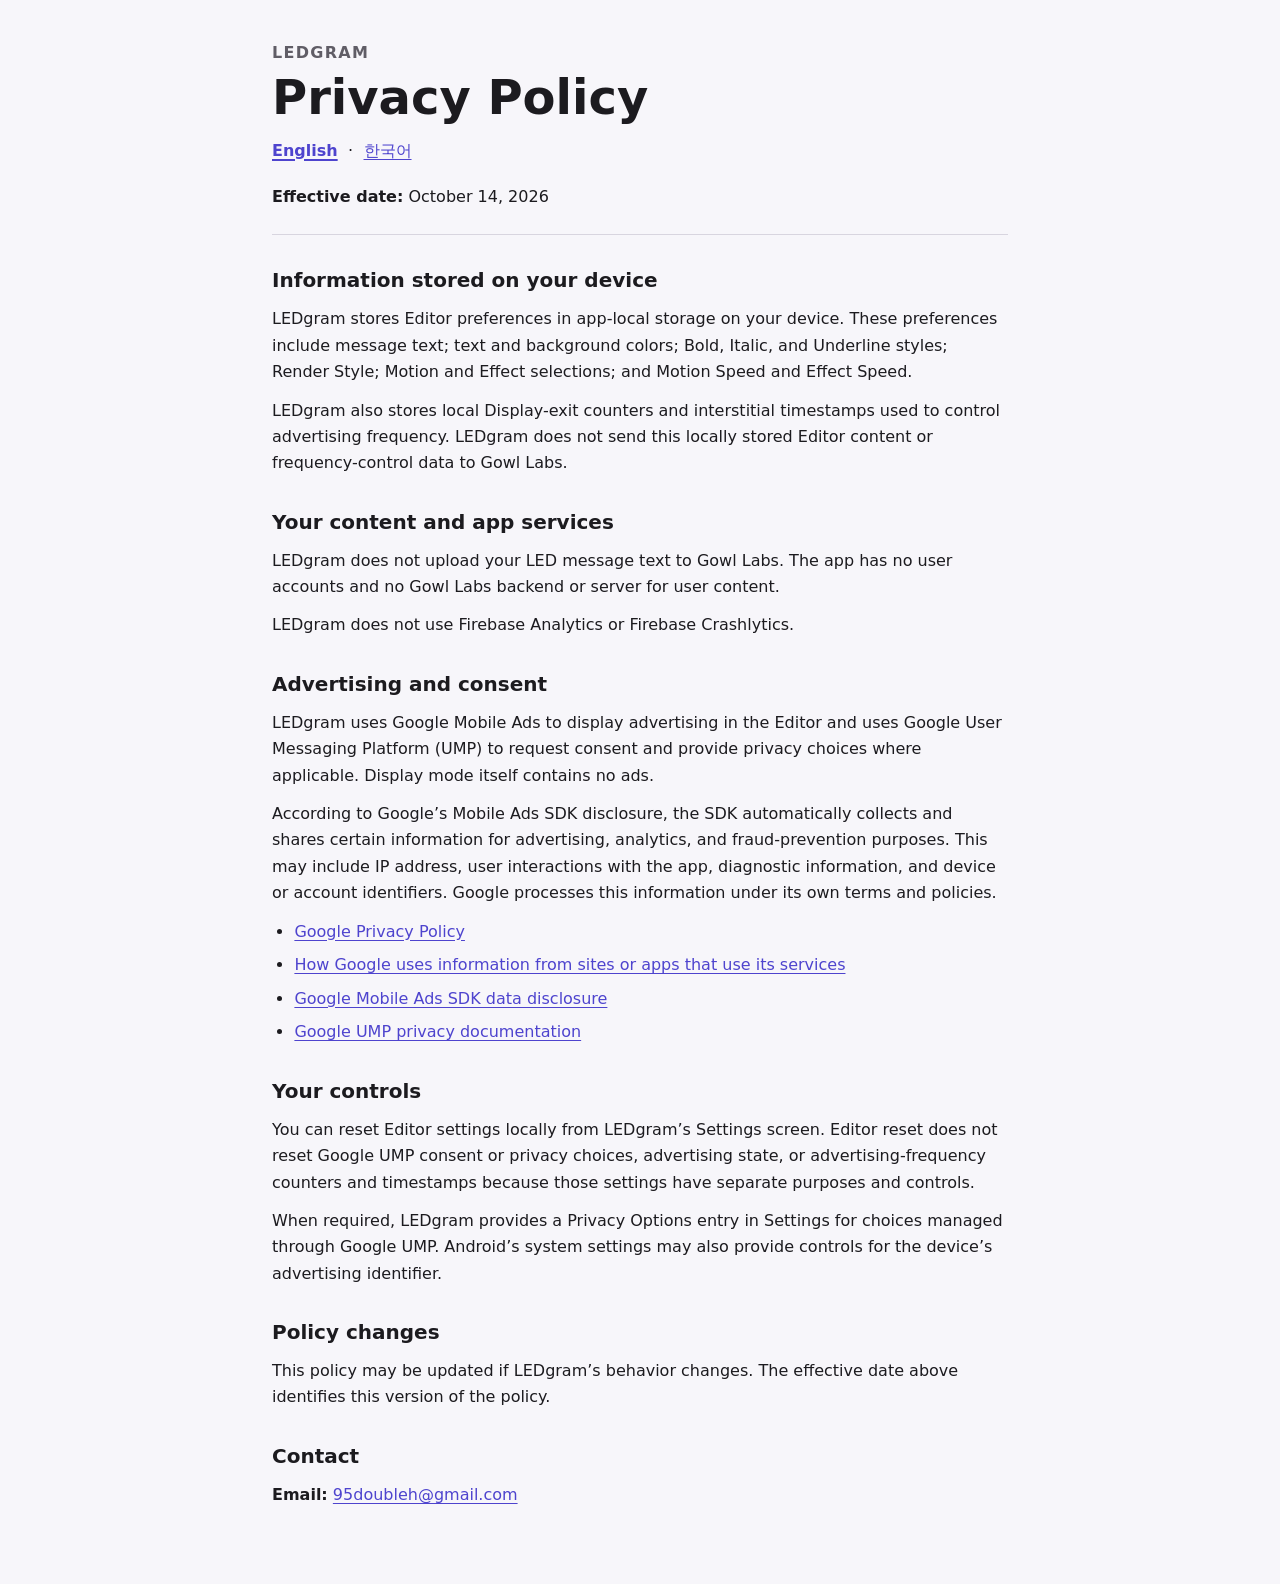
==== privacy/index.html @ abdd1fcb "Add LEDgram public website" ====
<!doctype html>
<html lang="en">
<head>
  <meta charset="utf-8">
  <meta name="viewport" content="width=device-width, initial-scale=1">
  <meta name="description" content="Privacy Policy for the LEDgram Android app.">
  <title>LEDgram Privacy Policy</title>
  <link rel="alternate" hreflang="en" href="./">
  <link rel="alternate" hreflang="ko" href="ko.html">
  <link rel="stylesheet" href="styles.css">
</head>
<body>
  <main>
    <header>
      <p class="product">LEDgram</p>
      <h1>Privacy Policy</h1>
      <nav aria-label="Language">
        <a href="./" lang="en" aria-current="page">English</a>
        <span aria-hidden="true">·</span>
        <a href="ko.html" lang="ko">한국어</a>
      </nav>
      <p class="effective"><strong>Effective date:</strong> October 14, 2026</p>
    </header>

    <section>
      <h2>Information stored on your device</h2>
      <p>LEDgram stores Editor preferences in app-local storage on your device. These preferences include message text; text and background colors; Bold, Italic, and Underline styles; Render Style; Motion and Effect selections; and Motion Speed and Effect Speed.</p>
      <p>LEDgram also stores local Display-exit counters and interstitial timestamps used to control advertising frequency. LEDgram does not send this locally stored Editor content or frequency-control data to Gowl Labs.</p>
    </section>

    <section>
      <h2>Your content and app services</h2>
      <p>LEDgram does not upload your LED message text to Gowl Labs. The app has no user accounts and no Gowl Labs backend or server for user content.</p>
      <p>LEDgram does not use Firebase Analytics or Firebase Crashlytics.</p>
    </section>

    <section>
      <h2>Advertising and consent</h2>
      <p>LEDgram uses Google Mobile Ads to display advertising in the Editor and uses Google User Messaging Platform (UMP) to request consent and provide privacy choices where applicable. Display mode itself contains no ads.</p>
      <p>According to Google’s Mobile Ads SDK disclosure, the SDK automatically collects and shares certain information for advertising, analytics, and fraud-prevention purposes. This may include IP address, user interactions with the app, diagnostic information, and device or account identifiers. Google processes this information under its own terms and policies.</p>
      <ul>
        <li><a href="https://policies.google.com/privacy">Google Privacy Policy</a></li>
        <li><a href="https://policies.google.com/technologies/partner-sites">How Google uses information from sites or apps that use its services</a></li>
        <li><a href="https://developers.google.com/admob/android/privacy/play-data-disclosure">Google Mobile Ads SDK data disclosure</a></li>
        <li><a href="https://developers.google.com/admob/android/privacy">Google UMP privacy documentation</a></li>
      </ul>
    </section>

    <section>
      <h2>Your controls</h2>
      <p>You can reset Editor settings locally from LEDgram’s Settings screen. Editor reset does not reset Google UMP consent or privacy choices, advertising state, or advertising-frequency counters and timestamps because those settings have separate purposes and controls.</p>
      <p>When required, LEDgram provides a Privacy Options entry in Settings for choices managed through Google UMP. Android’s system settings may also provide controls for the device’s advertising identifier.</p>
    </section>

    <section>
      <h2>Policy changes</h2>
      <p>This policy may be updated if LEDgram’s behavior changes. The effective date above identifies this version of the policy.</p>
    </section>

    <section>
      <h2>Contact</h2>
      <p><strong>Email:</strong> <a href="mailto:95doubleh@gmail.com">95doubleh@gmail.com</a></p>
    </section>
  </main>
</body>
</html>
---- privacy/styles.css ----
:root {
  color-scheme: light dark;
  font-family: system-ui, -apple-system, BlinkMacSystemFont, "Segoe UI", sans-serif;
  line-height: 1.65;
  color: #1c1b1f;
  background: #f7f6fa;
}

* {
  box-sizing: border-box;
}

body {
  margin: 0;
}

main {
  width: min(100% - 2rem, 46rem);
  margin: 0 auto;
  padding: 2.5rem 0 4rem;
}

header {
  border-bottom: 1px solid #d8d5df;
  padding-bottom: 1.5rem;
}

.product {
  margin: 0;
  color: #605d66;
  font-weight: 700;
  letter-spacing: 0.08em;
  text-transform: uppercase;
}

h1 {
  margin: 0.25rem 0 0.5rem;
  font-size: clamp(2rem, 8vw, 3rem);
  line-height: 1.15;
}

h2 {
  margin: 2rem 0 0.5rem;
  font-size: 1.25rem;
  line-height: 1.35;
}

p,
ul {
  margin: 0.75rem 0;
}

ul {
  padding-left: 1.4rem;
}

li + li {
  margin-top: 0.45rem;
}

a {
  color: #4e44ce;
  text-underline-offset: 0.18em;
}

a:focus-visible {
  outline: 3px solid #e1a900;
  outline-offset: 3px;
}

nav {
  display: flex;
  gap: 0.65rem;
  align-items: center;
  margin: 0.75rem 0 1.25rem;
}

nav a[aria-current="page"] {
  font-weight: 700;
  text-decoration-thickness: 0.15em;
}

.effective {
  margin-bottom: 0;
}

.placeholder {
  border-left: 0.25rem solid #bc7900;
  padding: 0.75rem 1rem;
  background: #fff1d6;
  color: #3a2900;
}

@media (max-width: 30rem) {
  main {
    width: min(100% - 1.25rem, 46rem);
    padding-top: 1.5rem;
  }
}

@media (prefers-color-scheme: dark) {
  :root {
    color: #e7e1eb;
    background: #141217;
  }

  header {
    border-bottom-color: #49454f;
  }

  .product {
    color: #cac4d0;
  }

  a {
    color: #c9c2ff;
  }

  .placeholder {
    background: #3a2d0d;
    color: #ffe8ad;
  }
}
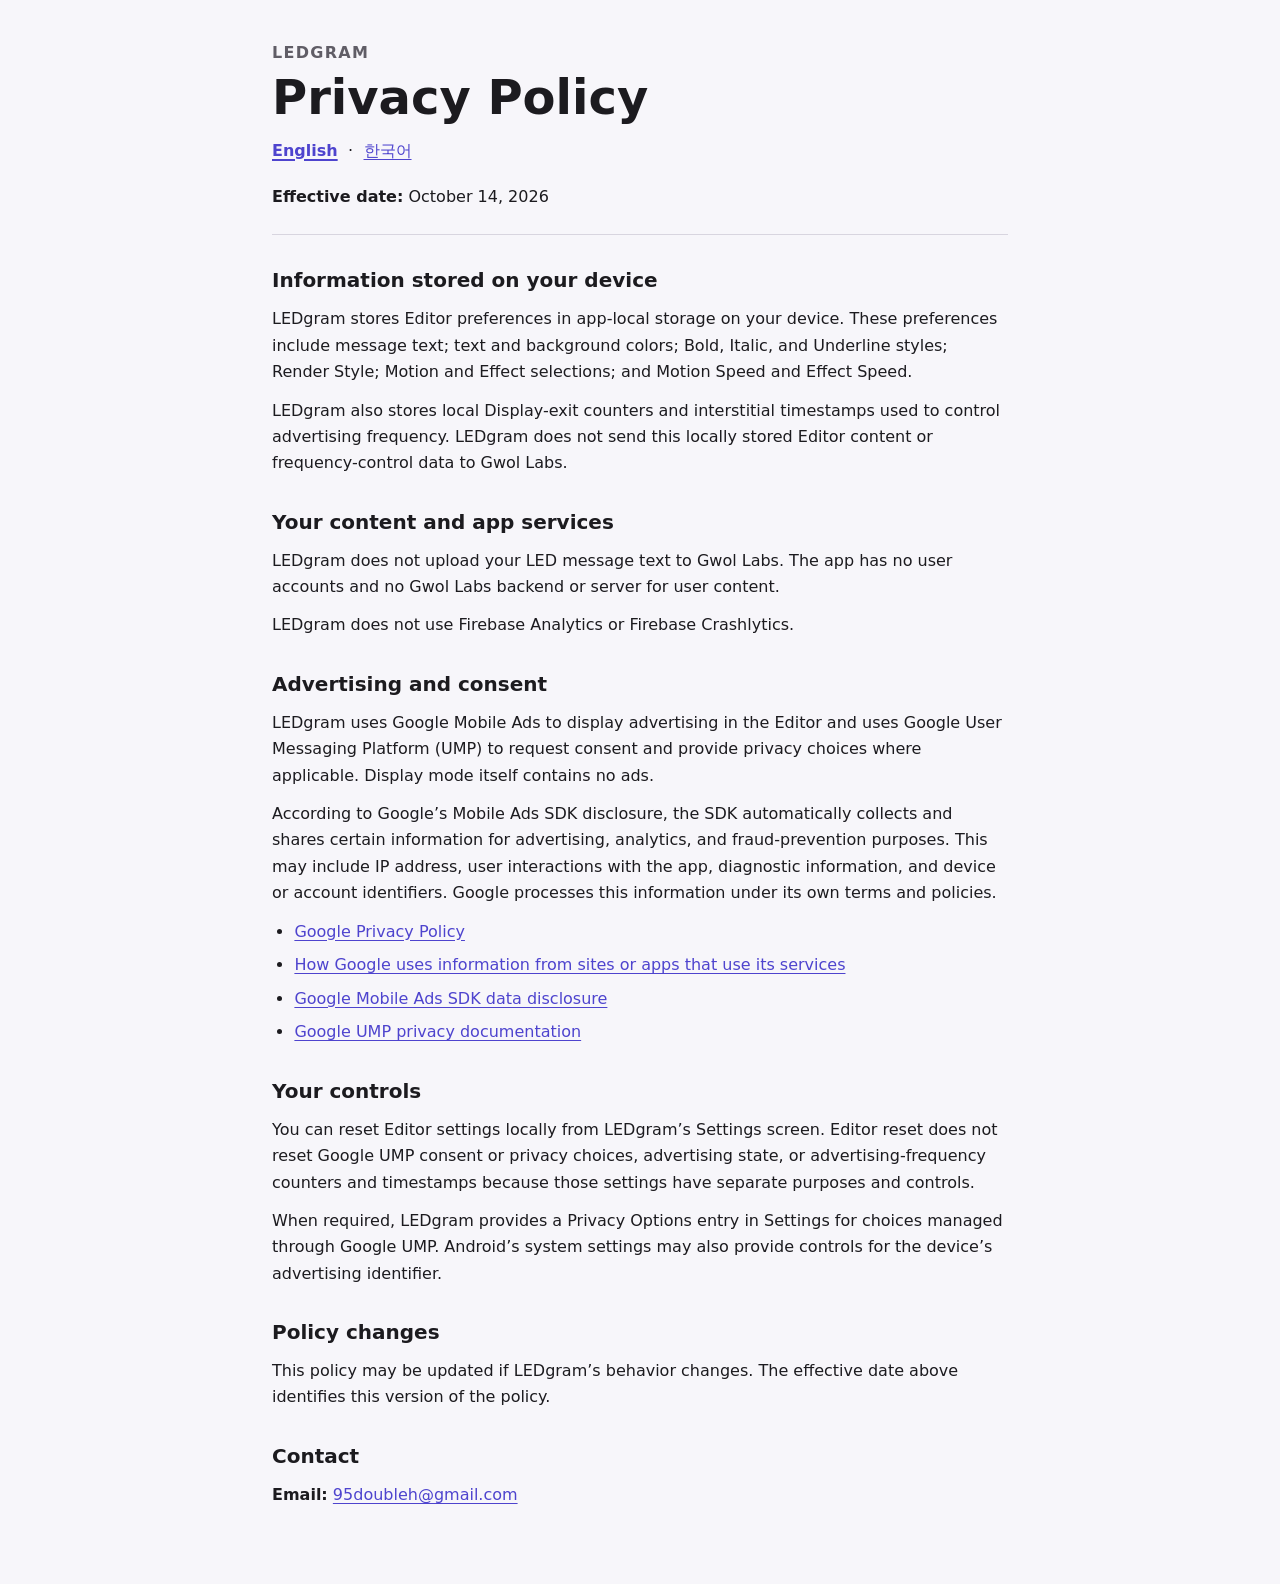
==== commit 8c4f9638: "chore: sync public files from ledgram@756e9d7990e9" ====
--- a/privacy/index.html
+++ b/privacy/index.html
@@ -25,12 +25,12 @@
     <section>
       <h2>Information stored on your device</h2>
       <p>LEDgram stores Editor preferences in app-local storage on your device. These preferences include message text; text and background colors; Bold, Italic, and Underline styles; Render Style; Motion and Effect selections; and Motion Speed and Effect Speed.</p>
-      <p>LEDgram also stores local Display-exit counters and interstitial timestamps used to control advertising frequency. LEDgram does not send this locally stored Editor content or frequency-control data to Gowl Labs.</p>
+      <p>LEDgram also stores local Display-exit counters and interstitial timestamps used to control advertising frequency. LEDgram does not send this locally stored Editor content or frequency-control data to Gwol Labs.</p>
     </section>
 
     <section>
       <h2>Your content and app services</h2>
-      <p>LEDgram does not upload your LED message text to Gowl Labs. The app has no user accounts and no Gowl Labs backend or server for user content.</p>
+      <p>LEDgram does not upload your LED message text to Gwol Labs. The app has no user accounts and no Gwol Labs backend or server for user content.</p>
       <p>LEDgram does not use Firebase Analytics or Firebase Crashlytics.</p>
     </section>
 
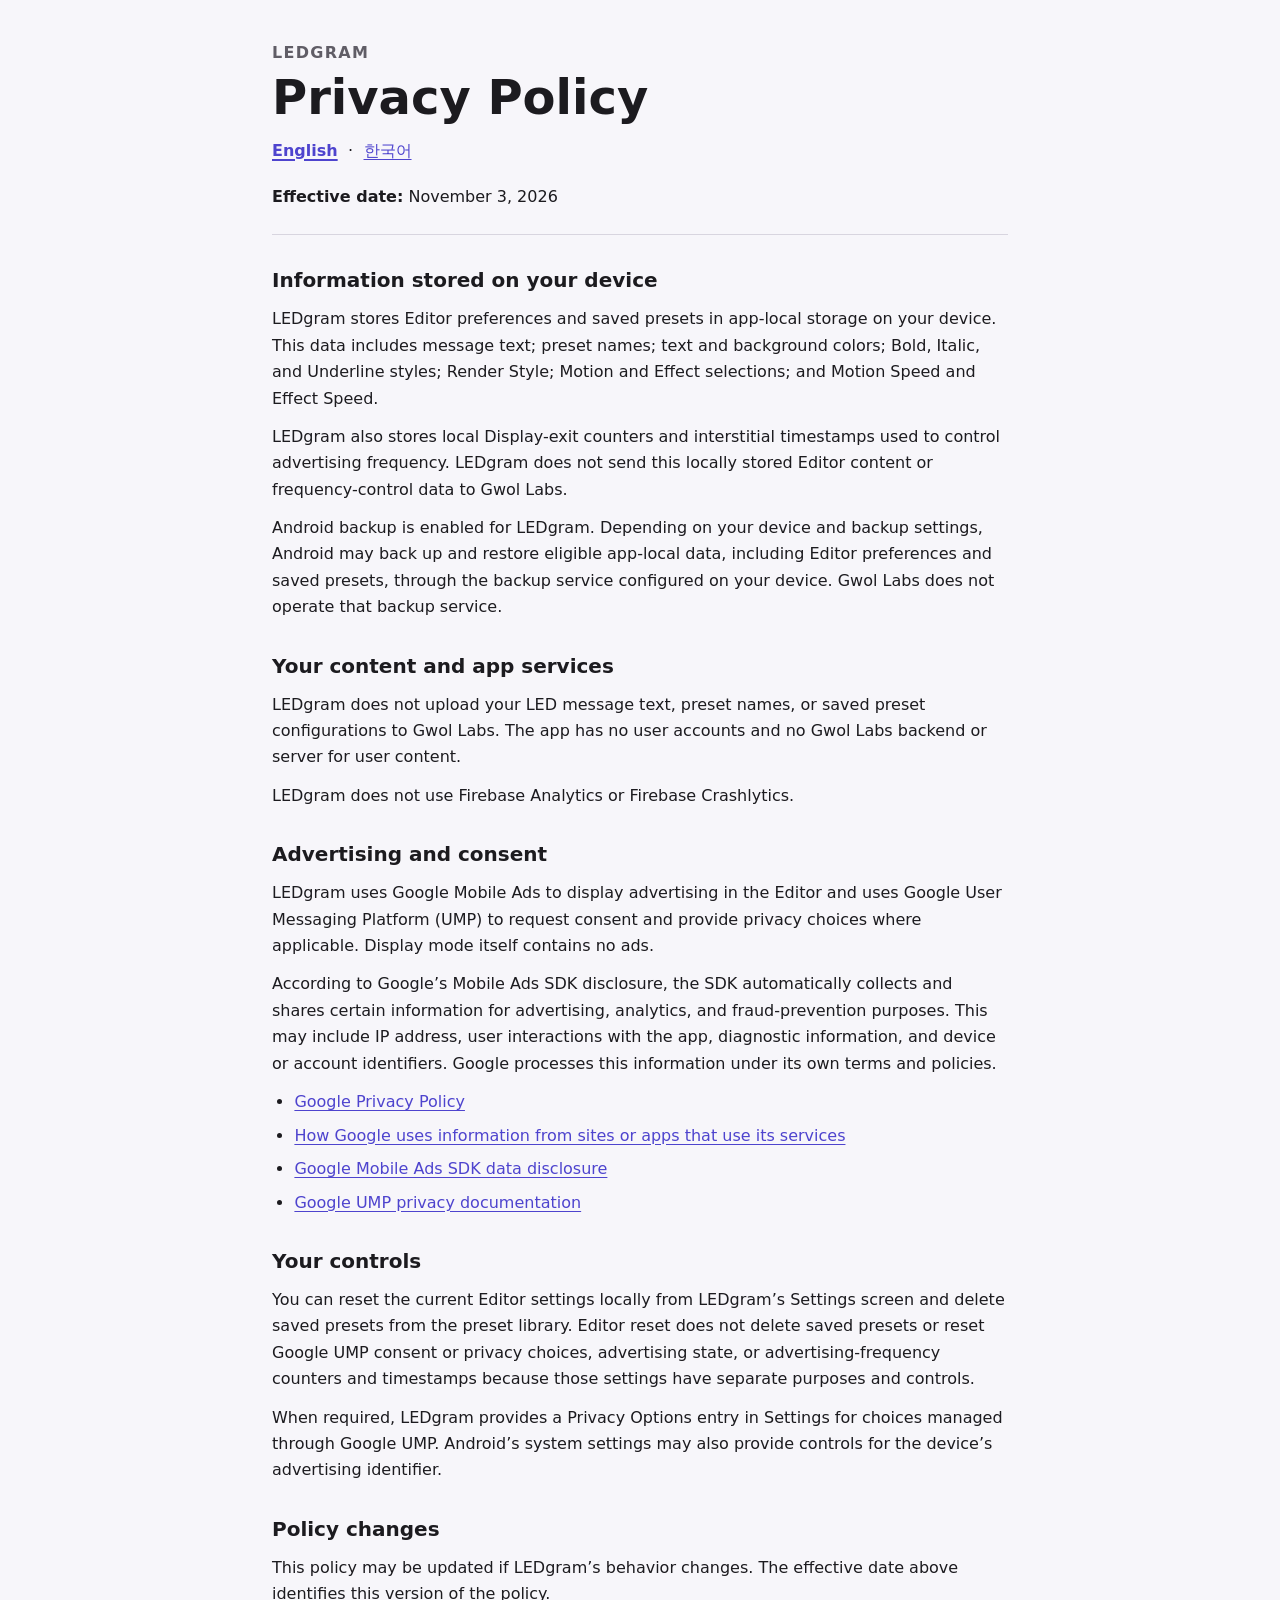
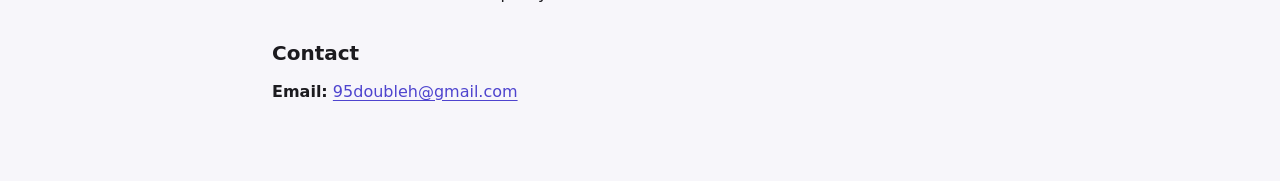
==== commit e46db616: "chore: sync public files from ledgram@53561587308d" ====
--- a/privacy/index.html
+++ b/privacy/index.html
@@ -19,18 +19,19 @@
         <span aria-hidden="true">·</span>
         <a href="ko.html" lang="ko">한국어</a>
       </nav>
-      <p class="effective"><strong>Effective date:</strong> October 14, 2026</p>
+      <p class="effective"><strong>Effective date:</strong> November 3, 2026</p>
     </header>
 
     <section>
       <h2>Information stored on your device</h2>
-      <p>LEDgram stores Editor preferences in app-local storage on your device. These preferences include message text; text and background colors; Bold, Italic, and Underline styles; Render Style; Motion and Effect selections; and Motion Speed and Effect Speed.</p>
+      <p>LEDgram stores Editor preferences and saved presets in app-local storage on your device. This data includes message text; preset names; text and background colors; Bold, Italic, and Underline styles; Render Style; Motion and Effect selections; and Motion Speed and Effect Speed.</p>
       <p>LEDgram also stores local Display-exit counters and interstitial timestamps used to control advertising frequency. LEDgram does not send this locally stored Editor content or frequency-control data to Gwol Labs.</p>
+      <p>Android backup is enabled for LEDgram. Depending on your device and backup settings, Android may back up and restore eligible app-local data, including Editor preferences and saved presets, through the backup service configured on your device. Gwol Labs does not operate that backup service.</p>
     </section>
 
     <section>
       <h2>Your content and app services</h2>
-      <p>LEDgram does not upload your LED message text to Gwol Labs. The app has no user accounts and no Gwol Labs backend or server for user content.</p>
+      <p>LEDgram does not upload your LED message text, preset names, or saved preset configurations to Gwol Labs. The app has no user accounts and no Gwol Labs backend or server for user content.</p>
       <p>LEDgram does not use Firebase Analytics or Firebase Crashlytics.</p>
     </section>
 
@@ -48,7 +49,7 @@
 
     <section>
       <h2>Your controls</h2>
-      <p>You can reset Editor settings locally from LEDgram’s Settings screen. Editor reset does not reset Google UMP consent or privacy choices, advertising state, or advertising-frequency counters and timestamps because those settings have separate purposes and controls.</p>
+      <p>You can reset the current Editor settings locally from LEDgram’s Settings screen and delete saved presets from the preset library. Editor reset does not delete saved presets or reset Google UMP consent or privacy choices, advertising state, or advertising-frequency counters and timestamps because those settings have separate purposes and controls.</p>
       <p>When required, LEDgram provides a Privacy Options entry in Settings for choices managed through Google UMP. Android’s system settings may also provide controls for the device’s advertising identifier.</p>
     </section>
 
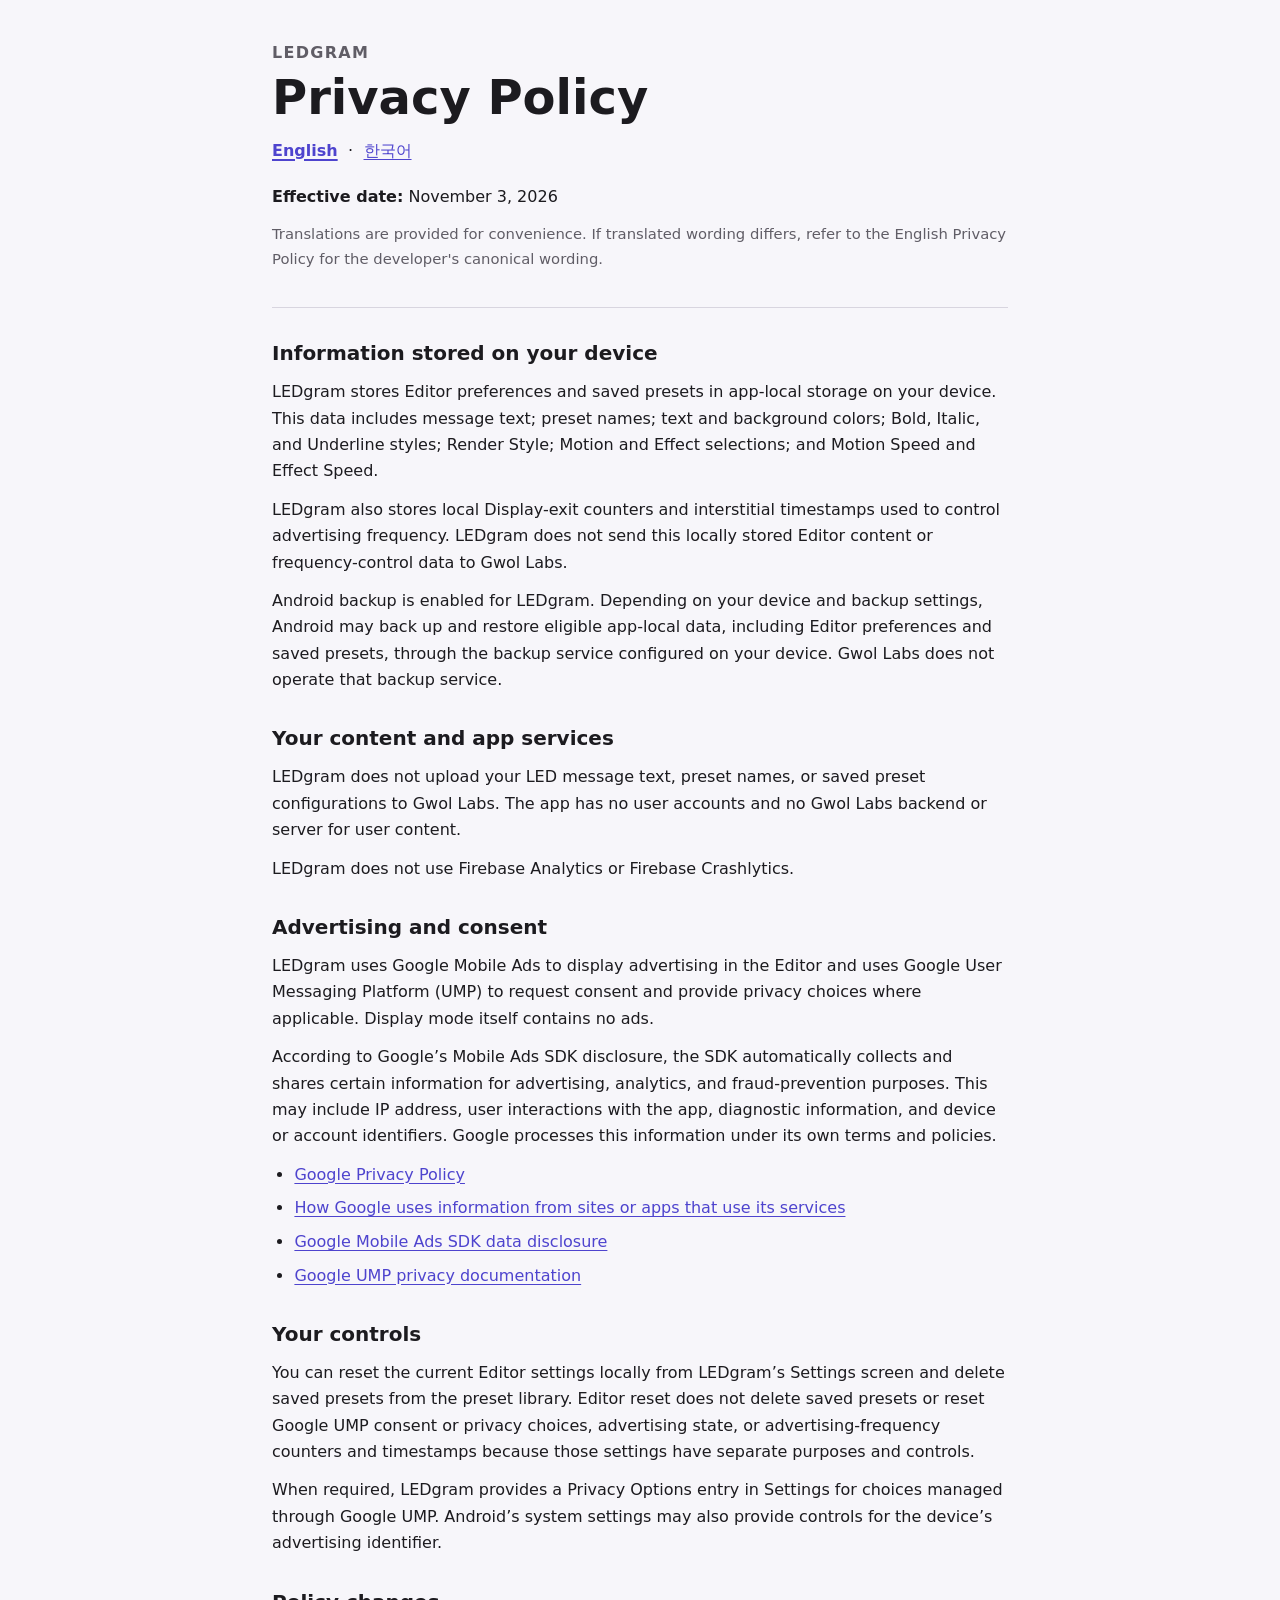
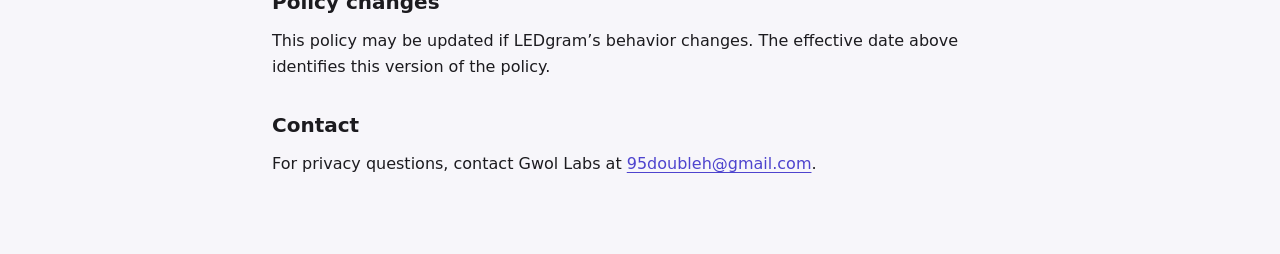
==== commit 06233e22: "chore: sync public files from ledgram@be3b88f10380" ====
--- a/privacy/index.html
+++ b/privacy/index.html
@@ -20,6 +20,7 @@
         <a href="ko.html" lang="ko">한국어</a>
       </nav>
       <p class="effective"><strong>Effective date:</strong> November 3, 2026</p>
+      <p class="notice">Translations are provided for convenience. If translated wording differs, refer to the English Privacy Policy for the developer's canonical wording.</p>
     </header>
 
     <section>
@@ -60,7 +61,7 @@
 
     <section>
       <h2>Contact</h2>
-      <p><strong>Email:</strong> <a href="mailto:95doubleh@gmail.com">95doubleh@gmail.com</a></p>
+      <p>For privacy questions, contact Gwol Labs at <a href="mailto:95doubleh@gmail.com">95doubleh@gmail.com</a>.</p>
     </section>
   </main>
 </body>
--- a/privacy/styles.css
+++ b/privacy/styles.css
@@ -84,6 +84,11 @@
   margin-bottom: 0;
 }
 
+.notice {
+  color: #605d66;
+  font-size: 0.925rem;
+}
+
 .placeholder {
   border-left: 0.25rem solid #bc7900;
   padding: 0.75rem 1rem;
@@ -112,6 +117,10 @@
     color: #cac4d0;
   }
 
+  .notice {
+    color: #cac4d0;
+  }
+
   a {
     color: #c9c2ff;
   }
